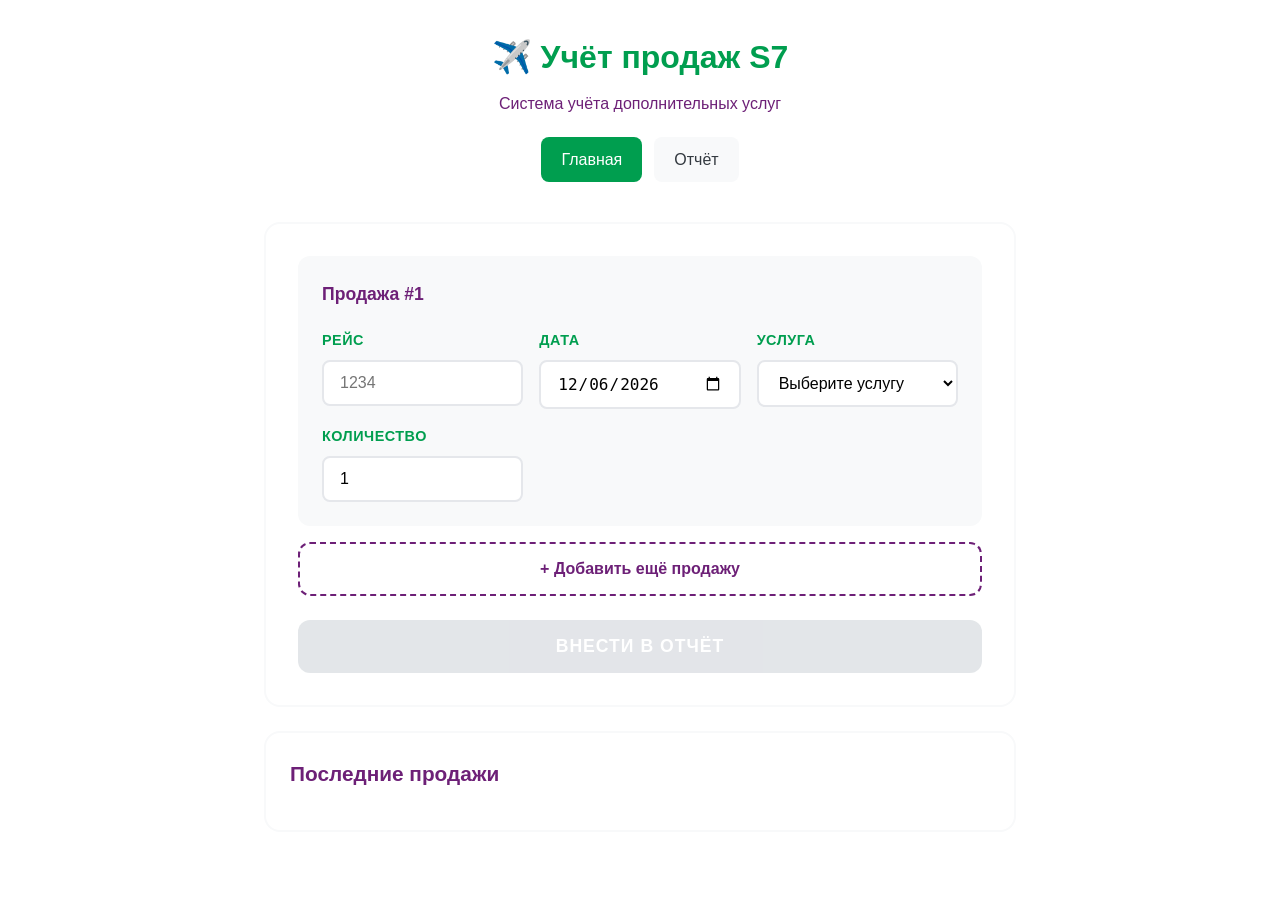
==== static/index.html @ a73f8dbb "sait zapushen, no est oshibka s dodavleniem prodazhi, razobrat 07 09 26" ====
<!DOCTYPE html>
<html lang="ru">
<head>
  <meta charset="UTF-8">
  <title>Учёт продаж S7</title>
  <link rel="stylesheet" href="/static/style.css">
</head>
<body>
  <div class="container">
    <header>
      <h1>✈️ Учёт продаж S7</h1>
      <p>Система учёта дополнительных услуг</p>
      <nav>
        <a href="/" class="active">Главная</a>
        <a href="/report">Отчёт</a>
      </nav>
    </header>

    <form id="salesForm" class="sales-form">
      <div id="salesContainer">
        <!-- Строки продаж будут добавляться динамически -->
      </div>

      <button type="button" class="add-row-btn" id="addRowBtn">
        + Добавить ещё продажу
      </button>

      <button type="submit" class="submit-btn" id="submitBtn" disabled>
        Внести в отчёт
      </button>
    </form>

    <section class="recent">
      <h2>Последние продажи</h2>
      <ul id="recentList"></ul>
    </section>
  </div>

  <script src="/static/app.js"></script>
  <script>
    addSaleRow(); // Добавляем первую строку при загрузке
    renderRecent();
  </script>
</body>
</html>
---- static/style.css ----
* { box-sizing: border-box; margin: 0; padding: 0; }

:root {
  --s7-green: #009E4F;
  --s7-green-dark: #007A3D;
  --s7-purple: #6D2077;
  --s7-purple-light: #8B3A96;
  --white: #ffffff;
  --gray-light: #f8f9fa;
  --gray: #6c757d;
  --gray-dark: #343a40;
}

body {
  font-family: -apple-system, BlinkMacSystemFont, "Segoe UI", Roboto, sans-serif;
  background: var(--white);
  color: var(--gray-dark);
  line-height: 1.6;
  min-height: 100vh;
}

.container {
  max-width: 800px;
  margin: 0 auto;
  padding: 32px 24px;
}

header {
  text-align: center;
  margin-bottom: 40px;
}

header h1 {
  color: var(--s7-green);
  font-size: 2rem;
  font-weight: 700;
  margin-bottom: 8px;
}

header p {
  color: var(--s7-purple);
  font-size: 1rem;
}

nav {
  display: flex;
  justify-content: center;
  gap: 12px;
  margin-top: 20px;
}

nav a {
  padding: 10px 20px;
  border-radius: 8px;
  text-decoration: none;
  color: var(--gray-dark);
  background: var(--gray-light);
  transition: 0.2s;
  font-weight: 500;
}

nav a.active, nav a:hover {
  background: var(--s7-green);
  color: var(--white);
}

/* ===== Форма продаж ===== */
.sales-form {
  background: var(--white);
  border: 2px solid var(--gray-light);
  border-radius: 16px;
  padding: 32px;
  margin-bottom: 24px;
}

.sale-row {
  background: var(--gray-light);
  border-radius: 12px;
  padding: 24px;
  margin-bottom: 16px;
  position: relative;
}

.sale-row-header {
  display: flex;
  justify-content: space-between;
  align-items: center;
  margin-bottom: 20px;
}

.sale-row-title {
  color: var(--s7-purple);
  font-weight: 600;
  font-size: 1.1rem;
}

.remove-row-btn {
  background: transparent;
  border: none;
  color: var(--gray);
  font-size: 1.5rem;
  cursor: pointer;
  padding: 0;
  width: 32px;
  height: 32px;
  display: flex;
  align-items: center;
  justify-content: center;
  border-radius: 50%;
  transition: 0.2s;
}

.remove-row-btn:hover {
  background: #fee2e2;
  color: #dc2626;
}

.form-grid {
  display: grid;
  grid-template-columns: repeat(auto-fit, minmax(180px, 1fr));
  gap: 16px;
}

.form-field {
  display: flex;
  flex-direction: column;
}

.form-field label {
  color: var(--s7-green);
  font-weight: 600;
  font-size: 0.9rem;
  margin-bottom: 8px;
  text-transform: uppercase;
  letter-spacing: 0.5px;
}

.form-field input,
.form-field select {
  padding: 12px 16px;
  border: 2px solid #e5e7eb;
  border-radius: 8px;
  font-size: 1rem;
  transition: 0.2s;
  background: var(--white);
}

.form-field input:focus,
.form-field select:focus {
  outline: none;
  border-color: var(--s7-green);
  box-shadow: 0 0 0 3px rgba(0, 158, 79, 0.1);
}

.add-row-btn {
  background: transparent;
  border: 2px dashed var(--s7-purple);
  color: var(--s7-purple);
  padding: 16px;
  border-radius: 12px;
  font-size: 1rem;
  font-weight: 600;
  cursor: pointer;
  width: 100%;
  transition: 0.2s;
  margin-bottom: 24px;
}

.add-row-btn:hover {
  background: var(--s7-purple);
  color: var(--white);
  border-style: solid;
}

.submit-btn {
  background: var(--s7-green);
  color: var(--white);
  border: none;
  padding: 16px 32px;
  border-radius: 12px;
  font-size: 1.1rem;
  font-weight: 700;
  cursor: pointer;
  width: 100%;
  transition: 0.2s;
  text-transform: uppercase;
  letter-spacing: 1px;
}

.submit-btn:hover:not(:disabled) {
  background: var(--s7-green-dark);
  transform: translateY(-2px);
  box-shadow: 0 4px 12px rgba(0, 158, 79, 0.3);
}

.submit-btn:disabled {
  background: #d1d5db;
  cursor: not-allowed;
  opacity: 0.6;
}

/* ===== Последние продажи ===== */
.recent {
  background: var(--white);
  border: 2px solid var(--gray-light);
  border-radius: 16px;
  padding: 24px;
}

.recent h2 {
  color: var(--s7-purple);
  margin-bottom: 16px;
  font-size: 1.3rem;
}

.recent ul {
  list-style: none;
}

.recent li {
  padding: 12px 16px;
  background: var(--gray-light);
  border-radius: 8px;
  margin-bottom: 8px;
  display: flex;
  justify-content: space-between;
  align-items: center;
}

.recent li:last-child {
  margin-bottom: 0;
}

.recent-info {
  display: flex;
  flex-direction: column;
  gap: 4px;
}

.recent-flight {
  color: var(--s7-green);
  font-weight: 700;
  font-size: 1.1rem;
}

.recent-details {
  color: var(--gray);
  font-size: 0.9rem;
}

.recent-quantity {
  background: var(--s7-purple);
  color: var(--white);
  padding: 6px 12px;
  border-radius: 20px;
  font-weight: 600;
  font-size: 0.9rem;
}

.empty {
  text-align: center;
  color: var(--gray);
  padding: 32px;
  font-style: italic;
}

/* ===== Адаптивность ===== */
@media (max-width: 640px) {
  .form-grid {
    grid-template-columns: 1fr;
  }
  
  .container {
    padding: 16px;
  }
  
  header h1 {
    font-size: 1.5rem;
  }
}
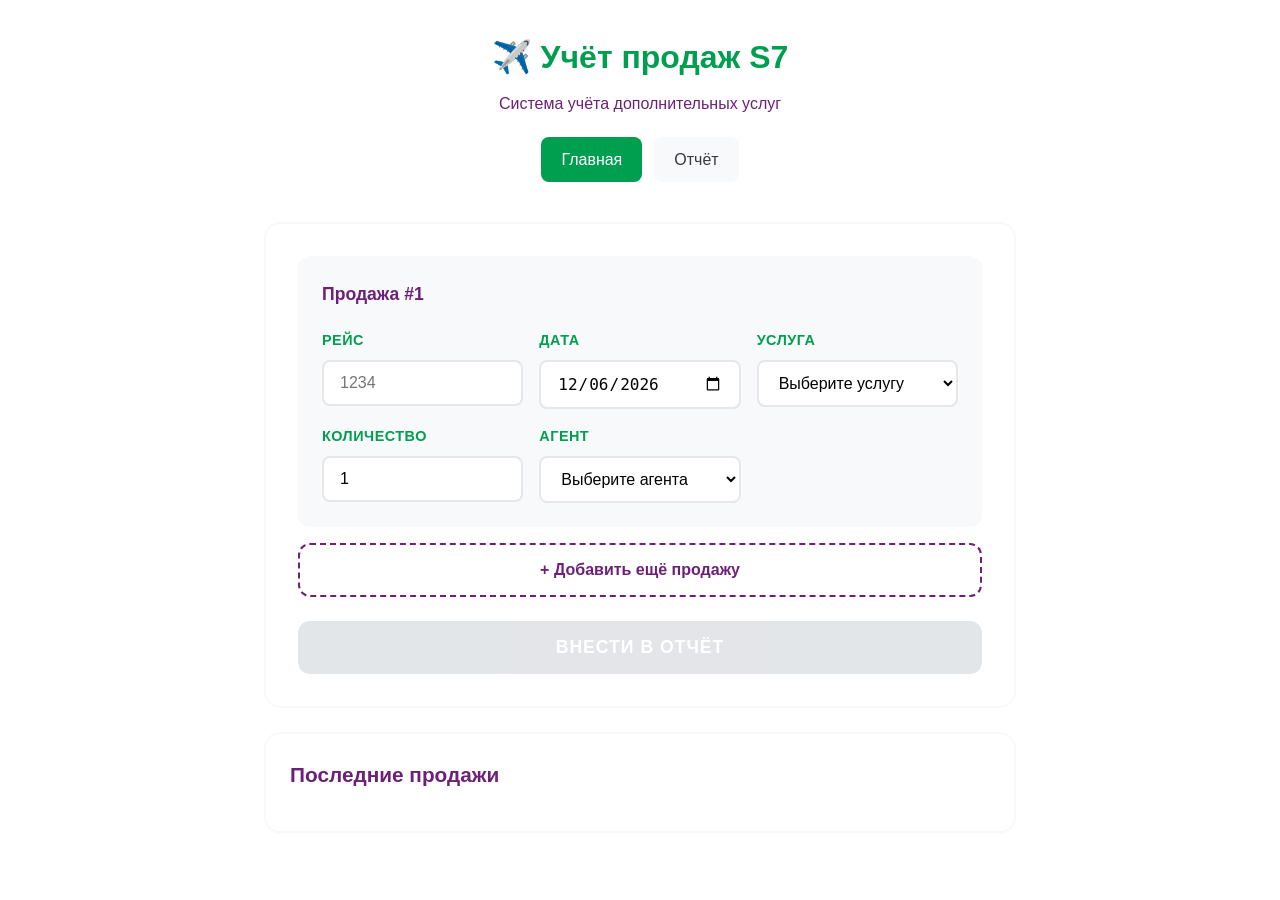
==== commit 4a5bccbc: "polnaya rabochaya versia glavnoi stranicy" ====
--- a/static/index.html
+++ b/static/index.html
@@ -36,10 +36,6 @@
     </section>
   </div>
 
-  <script src="/static/app.js"></script>
-  <script>
-    addSaleRow(); // Добавляем первую строку при загрузке
-    renderRecent();
-  </script>
+  <script src="/static/app.js?v=4"></script>
 </body>
 </html>
--- a/static/style.css
+++ b/static/style.css
@@ -277,4 +277,208 @@
   header h1 {
     font-size: 1.5rem;
   }
+}
+/* ===== Страница отчёта ===== */
+.stats {
+  display: grid;
+  grid-template-columns: repeat(auto-fit, minmax(200px, 1fr));
+  gap: 20px;
+  margin-bottom: 32px;
+}
+
+.stat-card {
+  background: var(--white);
+  border: 2px solid var(--gray-light);
+  border-radius: 16px;
+  padding: 24px;
+  text-align: center;
+  transition: transform 0.2s, box-shadow 0.2s;
+}
+
+.stat-card:hover {
+  transform: translateY(-4px);
+  box-shadow: 0 8px 24px rgba(0, 158, 79, 0.1);
+}
+
+.stat-icon {
+  font-size: 2.5rem;
+  margin-bottom: 12px;
+}
+
+.stat-value {
+  font-size: 2.5rem;
+  font-weight: 700;
+  color: var(--s7-green);
+  margin-bottom: 8px;
+}
+
+.stat-label {
+  color: var(--gray);
+  font-size: 0.95rem;
+}
+
+.report-section {
+  background: var(--white);
+  border: 2px solid var(--gray-light);
+  border-radius: 16px;
+  padding: 24px;
+}
+
+.section-header {
+  display: flex;
+  justify-content: space-between;
+  align-items: center;
+  margin-bottom: 24px;
+  flex-wrap: wrap;
+  gap: 16px;
+}
+
+.section-header h2 {
+  color: var(--s7-purple);
+  font-size: 1.5rem;
+  margin: 0;
+}
+
+.danger-btn {
+  background: transparent;
+  border: 2px solid #dc2626;
+  color: #dc2626;
+  padding: 10px 20px;
+  border-radius: 10px;
+  font-size: 0.95rem;
+  font-weight: 600;
+  cursor: pointer;
+  transition: all 0.2s;
+}
+
+.danger-btn:hover {
+  background: #dc2626;
+  color: var(--white);
+}
+
+/* Группировка по рейсам */
+.sales-list {
+  display: flex;
+  flex-direction: column;
+  gap: 20px;
+}
+
+.flight-group {
+  background: var(--gray-light);
+  border-radius: 12px;
+  overflow: hidden;
+}
+
+.flight-header {
+  background: var(--s7-purple);
+  color: var(--white);
+  padding: 16px 20px;
+  display: flex;
+  justify-content: space-between;
+  align-items: center;
+}
+
+.flight-number {
+  font-size: 1.2rem;
+  font-weight: 700;
+}
+
+.flight-count {
+  background: rgba(255, 255, 255, 0.2);
+  padding: 4px 12px;
+  border-radius: 20px;
+  font-size: 0.9rem;
+}
+
+.flight-items {
+  padding: 16px 20px;
+}
+
+.sale-item {
+  display: flex;
+  justify-content: space-between;
+  align-items: center;
+  padding: 12px 0;
+  border-bottom: 1px solid #e5e7eb;
+}
+
+.sale-item:last-child {
+  border-bottom: none;
+}
+
+.sale-info {
+  display: flex;
+  flex-direction: column;
+  gap: 4px;
+}
+
+.sale-service {
+  font-weight: 600;
+  color: var(--s7-green);
+  font-size: 1.1rem;
+}
+
+.sale-date {
+  color: var(--gray);
+  font-size: 0.9rem;
+}
+
+.sale-quantity {
+  background: var(--s7-purple);
+  color: var(--white);
+  padding: 8px 16px;
+  border-radius: 20px;
+  font-weight: 700;
+  font-size: 1rem;
+}
+
+/* Пустое состояние */
+.empty-state {
+  text-align: center;
+  padding: 60px 20px;
+}
+
+.empty-icon {
+  font-size: 4rem;
+  margin-bottom: 16px;
+  opacity: 0.5;
+}
+
+.empty-state p {
+  color: var(--gray);
+  font-size: 1.1rem;
+  margin-bottom: 24px;
+}
+
+.btn-primary {
+  display: inline-block;
+  background: var(--s7-green);
+  color: var(--white);
+  padding: 12px 24px;
+  border-radius: 10px;
+  text-decoration: none;
+  font-weight: 600;
+  transition: all 0.2s;
+}
+
+.btn-primary:hover {
+  background: var(--s7-green-dark);
+  transform: translateY(-2px);
+  box-shadow: 0 4px 12px rgba(0, 158, 79, 0.3);
+}
+
+/* Адаптивность */
+@media (max-width: 640px) {
+  .section-header {
+    flex-direction: column;
+    align-items: flex-start;
+  }
+  
+  .danger-btn {
+    width: 100%;
+  }
+  
+  .stat-value {
+    font-size: 2rem;
+  }
 }
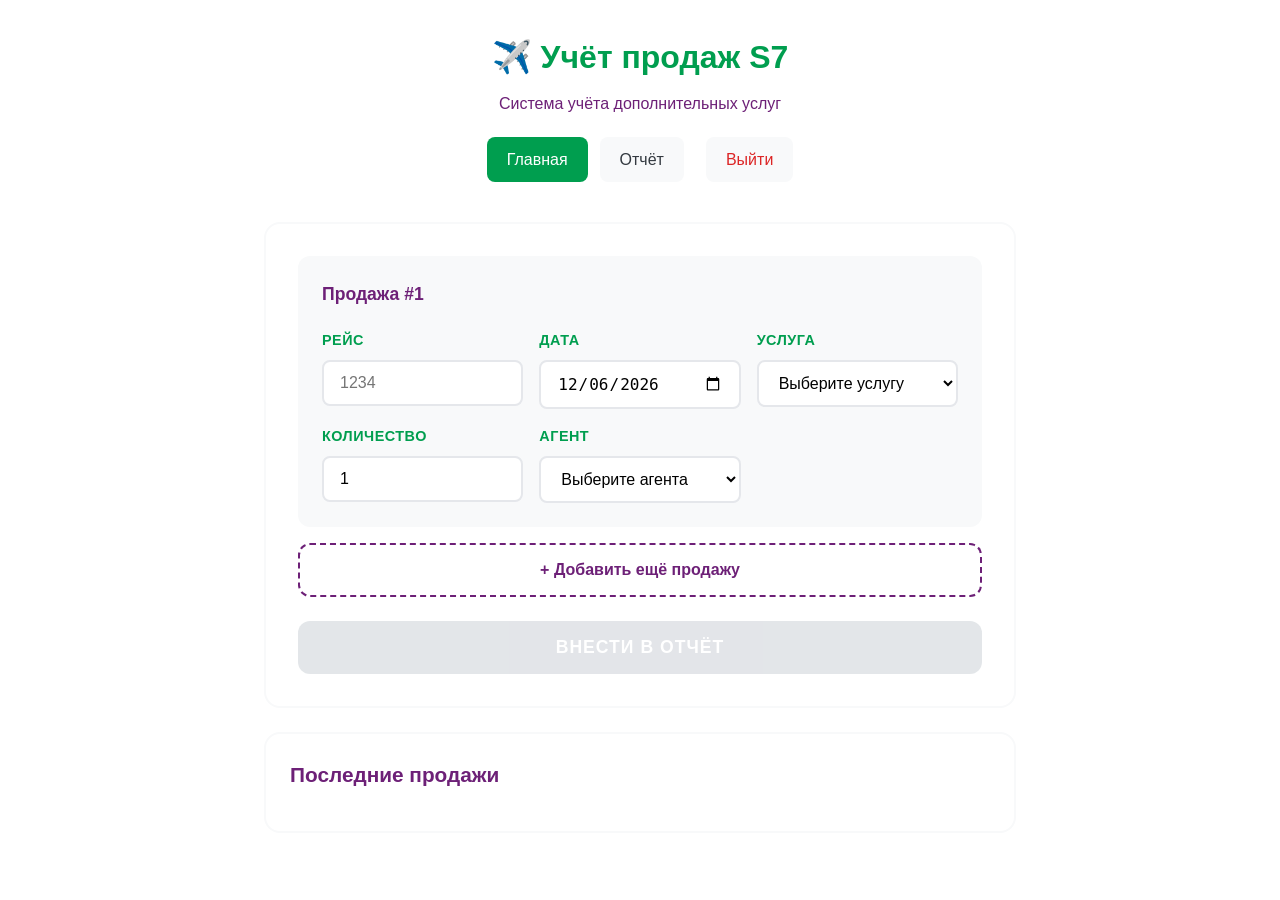
==== commit fa7e610d: "dobavil avtorizaciu" ====
--- a/static/index.html
+++ b/static/index.html
@@ -3,7 +3,7 @@
 <head>
   <meta charset="UTF-8">
   <title>Учёт продаж S7</title>
-  <link rel="stylesheet" href="/static/style.css">
+  <link rel="stylesheet" href="/static/style.css?v=4">
 </head>
 <body>
   <div class="container">
@@ -13,6 +13,7 @@
       <nav>
         <a href="/" class="active">Главная</a>
         <a href="/report">Отчёт</a>
+        <a href="#" onclick="logout()" style="color: #dc2626; margin-left: 10px;">Выйти</a>
       </nav>
     </header>
 
@@ -37,5 +38,11 @@
   </div>
 
   <script src="/static/app.js?v=4"></script>
+  <script>
+    async function logout() {
+      await fetch('/api/logout', { method: 'POST' });
+      window.location.href = '/login';
+    }
+  </script>
 </body>
 </html>
--- a/static/style.css
+++ b/static/style.css
@@ -481,4 +481,645 @@
   .stat-value {
     font-size: 2rem;
   }
+}
+/* ===== Кликабельная карточка ===== */
+.stat-card.clickable {
+  cursor: pointer;
+  transition: all 0.3s;
+}
+
+.stat-card.clickable:hover {
+  transform: translateY(-8px);
+  box-shadow: 0 12px 32px rgba(109, 32, 119, 0.2);
+  border-color: var(--s7-purple);
+}
+
+.stat-hint {
+  color: var(--s7-purple);
+  font-size: 0.85rem;
+  margin-top: 8px;
+  font-style: italic;
+}
+
+/* ===== Модальное окно ===== */
+.modal {
+  display: none;
+  position: fixed;
+  z-index: 1000;
+  left: 0;
+  top: 0;
+  width: 100%;
+  height: 100%;
+  background-color: rgba(0, 0, 0, 0.5);
+  animation: fadeIn 0.3s;
+}
+
+@keyframes fadeIn {
+  from { opacity: 0; }
+  to { opacity: 1; }
+}
+
+.modal-content {
+  background: var(--white);
+  margin: 10% auto;
+  padding: 32px;
+  border-radius: 16px;
+  width: 90%;
+  max-width: 500px;
+  position: relative;
+  box-shadow: 0 8px 32px rgba(0, 0, 0, 0.2);
+  animation: slideDown 0.3s;
+}
+
+@keyframes slideDown {
+  from { transform: translateY(-50px); opacity: 0; }
+  to { transform: translateY(0); opacity: 1; }
+}
+
+.close-btn {
+  position: absolute;
+  right: 20px;
+  top: 20px;
+  font-size: 2rem;
+  color: var(--gray);
+  cursor: pointer;
+  transition: color 0.2s;
+}
+
+.close-btn:hover {
+  color: var(--s7-purple);
+}
+
+.modal-content h2 {
+  color: var(--s7-purple);
+  margin-bottom: 24px;
+  text-align: center;
+}
+
+.date-inputs {
+  display: grid;
+  grid-template-columns: 1fr 1fr;
+  gap: 16px;
+  margin-bottom: 24px;
+}
+
+/* ===== Отчёт за период ===== */
+.period-report {
+  background: var(--white);
+  border: 2px solid var(--gray-light);
+  border-radius: 16px;
+  padding: 32px;
+  margin-bottom: 32px;
+  animation: slideDown 0.5s;
+}
+
+.report-header {
+  display: flex;
+  justify-content: space-between;
+  align-items: center;
+  margin-bottom: 24px;
+}
+
+.report-header h2 {
+  color: var(--s7-purple);
+  margin: 0;
+}
+
+.close-report-btn {
+  background: transparent;
+  border: none;
+  font-size: 2rem;
+  color: var(--gray);
+  cursor: pointer;
+  transition: color 0.2s;
+}
+
+.close-report-btn:hover {
+  color: var(--s7-purple);
+}
+
+.period-info {
+  text-align: center;
+  color: var(--gray);
+  font-size: 1.1rem;
+  margin-bottom: 24px;
+}
+
+.total-sales-display {
+  text-align: center;
+  padding: 40px 20px;
+  background: linear-gradient(135deg, var(--s7-green) 0%, var(--s7-purple) 100%);
+  border-radius: 16px;
+  margin-bottom: 32px;
+}
+
+.total-number {
+  font-size: 5rem;
+  font-weight: 700;
+  color: var(--white);
+  margin-bottom: 8px;
+}
+
+.total-label {
+  font-size: 1.5rem;
+  color: var(--white);
+  opacity: 0.9;
+}
+
+/* ===== Элемент продажи ===== */
+.sale-item {
+  display: flex;
+  justify-content: space-between;
+  align-items: center;
+  padding: 16px 20px;
+  background: var(--gray-light);
+  border-radius: 10px;
+  margin-bottom: 12px;
+  transition: transform 0.2s;
+}
+
+.sale-item:hover {
+  transform: translateX(4px);
+}
+
+.sale-info {
+  display: flex;
+  flex-direction: column;
+  gap: 6px;
+}
+
+.sale-flight {
+  font-weight: 700;
+  color: var(--s7-green);
+  font-size: 1.1rem;
+}
+
+.sale-service {
+  font-weight: 600;
+  color: var(--s7-purple);
+  font-size: 1rem;
+}
+
+.sale-agent {
+  color: var(--gray-dark);
+  font-size: 0.95rem;
+}
+
+.sale-date {
+  color: var(--gray);
+  font-size: 0.9rem;
+}
+
+.sale-quantity {
+  background: var(--s7-purple);
+  color: var(--white);
+  padding: 10px 20px;
+  border-radius: 24px;
+  font-weight: 700;
+  font-size: 1.1rem;
+}
+
+@media (max-width: 640px) {
+  .date-inputs {
+    grid-template-columns: 1fr;
+  }
+  
+  .total-number {
+    font-size: 3.5rem;
+  }
+  
+  .sale-item {
+    flex-direction: column;
+    align-items: flex-start;
+    gap: 12px;
+  }
+}
+/* ===== Компактная строка продажи ===== */
+.sale-row-compact {
+  display: flex;
+  align-items: center;
+  padding: 14px 20px;
+  background: var(--gray-light);
+  border-radius: 10px;
+  margin-bottom: 8px;
+  transition: background 0.2s;
+  flex-wrap: wrap;
+  gap: 4px;
+}
+
+.sale-row-compact:hover {
+  background: #eef2ff;
+}
+
+.sale-field {
+  font-size: 0.95rem;
+  white-space: nowrap;
+}
+
+.sale-divider {
+  color: #d1d5db;
+  font-size: 0.9rem;
+  margin: 0 4px;
+}
+
+.sale-row-compact .sale-date {
+  color: var(--gray);
+  font-weight: 500;
+}
+
+.sale-row-compact .sale-flight {
+  color: var(--s7-green);
+  font-weight: 700;
+}
+
+.sale-row-compact .sale-service {
+  color: var(--s7-purple);
+  font-weight: 600;
+}
+
+.sale-row-compact .sale-quantity {
+  background: var(--s7-purple);
+  color: var(--white);
+  padding: 4px 12px;
+  border-radius: 12px;
+  font-weight: 700;
+  font-size: 0.9rem;
+}
+
+.sale-row-compact .sale-agent {
+  color: var(--gray-dark);
+  font-weight: 500;
+}
+
+@media (max-width: 640px) {
+  .sale-row-compact {
+    flex-wrap: wrap;
+    gap: 6px;
+    padding: 12px 16px;
+  }
+  
+  .sale-divider {
+    display: none;
+  }
+}
+/* ===== Кликабельные карточки ===== */
+.stat-card.clickable {
+  cursor: pointer;
+  transition: all 0.3s;
+}
+
+.stat-card.clickable:hover {
+  transform: translateY(-8px);
+  box-shadow: 0 12px 32px rgba(109, 32, 119, 0.2);
+  border-color: var(--s7-purple);
+}
+
+.stat-hint {
+  color: var(--s7-purple);
+  font-size: 0.85rem;
+  margin-top: 8px;
+  font-style: italic;
+}
+
+/* ===== Модальное окно ===== */
+.modal {
+  display: none;
+  position: fixed;
+  z-index: 1000;
+  left: 0;
+  top: 0;
+  width: 100%;
+  height: 100%;
+  background-color: rgba(0, 0, 0, 0.5);
+  animation: fadeIn 0.3s;
+}
+
+@keyframes fadeIn {
+  from { opacity: 0; }
+  to { opacity: 1; }
+}
+
+.modal-content {
+  background: var(--white);
+  margin: 10% auto;
+  padding: 32px;
+  border-radius: 16px;
+  width: 90%;
+  max-width: 500px;
+  position: relative;
+  box-shadow: 0 8px 32px rgba(0, 0, 0, 0.2);
+  animation: slideDown 0.3s;
+}
+
+@keyframes slideDown {
+  from { transform: translateY(-50px); opacity: 0; }
+  to { transform: translateY(0); opacity: 1; }
+}
+
+.close-btn {
+  position: absolute;
+  right: 20px;
+  top: 20px;
+  font-size: 2rem;
+  color: var(--gray);
+  cursor: pointer;
+  transition: color 0.2s;
+}
+
+.close-btn:hover {
+  color: var(--s7-purple);
+}
+
+.modal-content h2 {
+  color: var(--s7-purple);
+  margin-bottom: 24px;
+  text-align: center;
+}
+
+.date-inputs {
+  display: grid;
+  grid-template-columns: 1fr 1fr;
+  gap: 16px;
+  margin-bottom: 24px;
+}
+
+/* ===== Отчёт за период ===== */
+.period-report {
+  background: var(--white);
+  border: 2px solid var(--gray-light);
+  border-radius: 16px;
+  padding: 32px;
+  margin-bottom: 32px;
+  animation: slideDown 0.5s;
+}
+
+.report-header {
+  display: flex;
+  justify-content: space-between;
+  align-items: center;
+  margin-bottom: 24px;
+}
+
+.report-header h2 {
+  color: var(--s7-purple);
+  margin: 0;
+}
+
+.close-report-btn {
+  background: transparent;
+  border: none;
+  font-size: 2rem;
+  color: var(--gray);
+  cursor: pointer;
+  transition: color 0.2s;
+}
+
+.close-report-btn:hover {
+  color: var(--s7-purple);
+}
+
+.period-info {
+  text-align: center;
+  color: var(--gray);
+  font-size: 1.1rem;
+  margin-bottom: 24px;
+}
+
+.total-sales-display {
+  text-align: center;
+  padding: 40px 20px;
+  background: linear-gradient(135deg, var(--s7-green) 0%, var(--s7-purple) 100%);
+  border-radius: 16px;
+  margin-bottom: 32px;
+}
+
+.total-number {
+  font-size: 5rem;
+  font-weight: 700;
+  color: var(--white);
+  margin-bottom: 8px;
+}
+
+.total-label {
+  font-size: 1.5rem;
+  color: var(--white);
+  opacity: 0.9;
+}
+
+/* ===== Компактная строка продажи ===== */
+.sale-row-compact {
+  display: flex;
+  align-items: center;
+  padding: 14px 20px;
+  background: var(--gray-light);
+  border-radius: 10px;
+  margin-bottom: 8px;
+  transition: background 0.2s;
+  flex-wrap: wrap;
+  gap: 4px;
+}
+
+.sale-row-compact:hover {
+  background: #eef2ff;
+}
+
+.sale-field {
+  font-size: 0.95rem;
+  white-space: nowrap;
+}
+
+.sale-divider {
+  color: #d1d5db;
+  font-size: 0.9rem;
+  margin: 0 4px;
+}
+
+.sale-row-compact .sale-date {
+  color: var(--gray);
+  font-weight: 500;
+}
+
+.sale-row-compact .sale-flight {
+  color: var(--s7-green);
+  font-weight: 700;
+}
+
+.sale-row-compact .sale-service {
+  color: var(--s7-purple);
+  font-weight: 600;
+}
+
+.sale-row-compact .sale-quantity {
+  background: var(--s7-purple);
+  color: var(--white);
+  padding: 4px 12px;
+  border-radius: 12px;
+  font-weight: 700;
+  font-size: 0.9rem;
+}
+
+.sale-row-compact .sale-agent {
+  color: var(--gray-dark);
+  font-weight: 500;
+}
+
+/* ===== Группировка по рейсам ===== */
+.flight-group {
+  background: var(--gray-light);
+  border-radius: 12px;
+  overflow: hidden;
+  margin-bottom: 16px;
+}
+
+.flight-header {
+  background: var(--s7-purple);
+  color: var(--white);
+  padding: 16px 20px;
+  display: flex;
+  justify-content: space-between;
+  align-items: center;
+}
+
+.flight-number {
+  font-size: 1.2rem;
+  font-weight: 700;
+}
+
+.flight-count {
+  background: rgba(255, 255, 255, 0.2);
+  padding: 4px 12px;
+  border-radius: 20px;
+  font-size: 0.9rem;
+}
+
+.flight-items {
+  padding: 16px 20px;
+}
+
+/* ===== Пустое состояние ===== */
+.empty-state {
+  text-align: center;
+  padding: 60px 20px;
+}
+
+.empty-icon {
+  font-size: 4rem;
+  margin-bottom: 16px;
+  opacity: 0.5;
+}
+
+.empty-state p {
+  color: var(--gray);
+  font-size: 1.1rem;
+  margin-bottom: 24px;
+}
+
+.btn-primary {
+  display: inline-block;
+  background: var(--s7-green);
+  color: var(--white);
+  padding: 12px 24px;
+  border-radius: 10px;
+  text-decoration: none;
+  font-weight: 600;
+  transition: all 0.2s;
+}
+
+.btn-primary:hover {
+  background: var(--s7-green-dark);
+  transform: translateY(-2px);
+  box-shadow: 0 4px 12px rgba(0, 158, 79, 0.3);
+}
+
+/* ===== Кнопка очистки ===== */
+.danger-btn {
+  background: transparent;
+  border: 2px solid #dc2626;
+  color: #dc2626;
+  padding: 10px 20px;
+  border-radius: 10px;
+  font-size: 0.95rem;
+  font-weight: 600;
+  cursor: pointer;
+  transition: all 0.2s;
+}
+
+.danger-btn:hover {
+  background: #dc2626;
+  color: var(--white);
+}
+
+.report-section {
+  background: var(--white);
+  border: 2px solid var(--gray-light);
+  border-radius: 16px;
+  padding: 24px;
+}
+
+.section-header {
+  display: flex;
+  justify-content: space-between;
+  align-items: center;
+  margin-bottom: 24px;
+  flex-wrap: wrap;
+  gap: 16px;
+}
+
+.section-header h2 {
+  color: var(--s7-purple);
+  font-size: 1.5rem;
+  margin: 0;
+}
+
+/* ===== Адаптивность ===== */
+@media (max-width: 640px) {
+  .date-inputs {
+    grid-template-columns: 1fr;
+  }
+
+  .total-number {
+    font-size: 3.5rem;
+  }
+
+  .sale-row-compact {
+    flex-wrap: wrap;
+    gap: 6px;
+    padding: 12px 16px;
+  }
+
+  .sale-divider {
+    display: none;
+  }
+
+  .section-header {
+    flex-direction: column;
+    align-items: flex-start;
+  }
+
+  .danger-btn {
+    width: 100%;
+  }
+}
+.delete-sale-btn {
+  background: #fee2e2;
+  border: none;
+  color: #dc2626;
+  width: 28px;
+  height: 28px;
+  border-radius: 50%;
+  font-size: 1.2rem;
+  font-weight: 700;
+  cursor: pointer;
+  transition: all 0.2s;
+  display: flex;
+  align-items: center;
+  justify-content: center;
+  margin-left: 12px;
+  flex-shrink: 0;
+}
+
+.delete-sale-btn:hover {
+  background: #dc2626;
+  color: var(--white);
+  transform: scale(1.1);
 }
